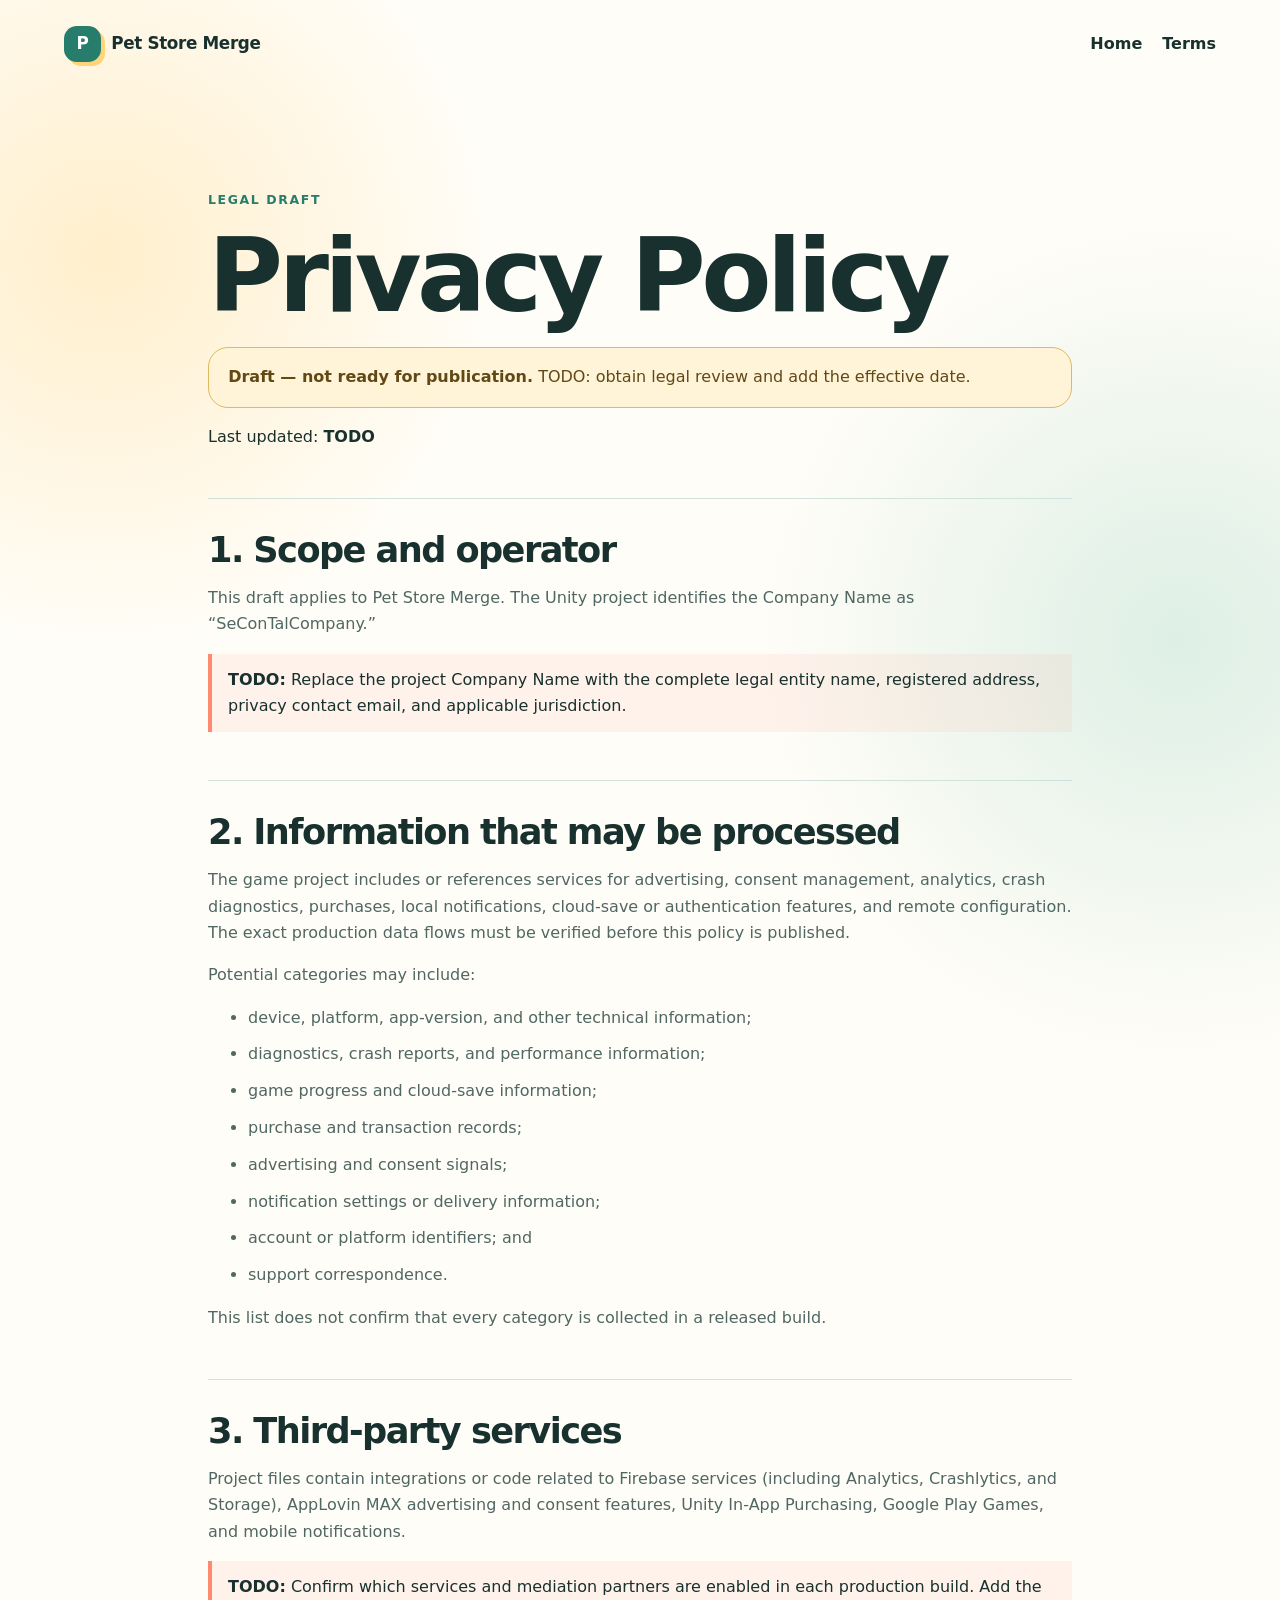
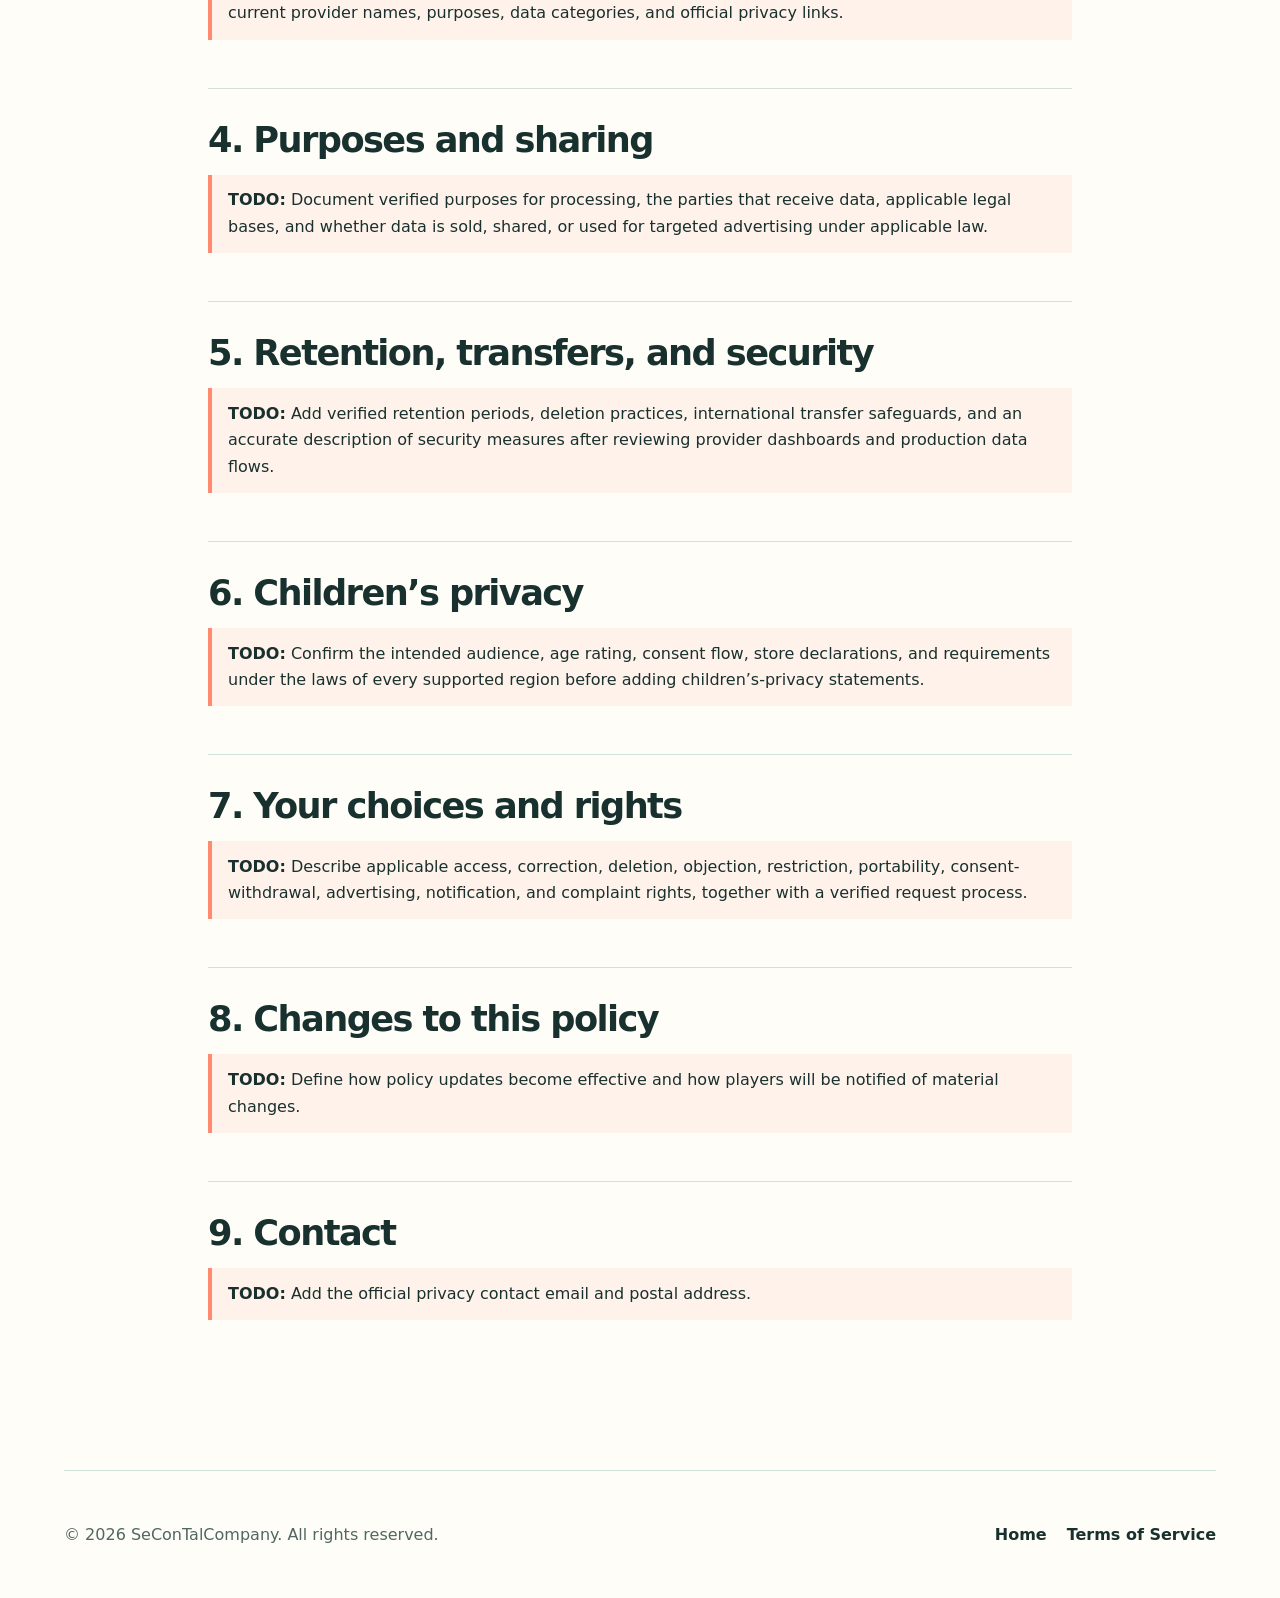
==== privacy/index.html @ 7fa4faff "Initial Pet Store Merge website" ====
<!doctype html>
<html lang="en">
<head>
  <meta charset="utf-8">
  <meta name="viewport" content="width=device-width, initial-scale=1">
  <meta name="description" content="Draft Privacy Policy for Pet Store Merge.">
  <meta name="robots" content="noindex, nofollow">
  <title>Privacy Policy — Pet Store Merge</title>
  <link rel="stylesheet" href="../styles.css">
</head>
<body>
  <a class="skip-link" href="#main-content">Skip to content</a>

  <header class="site-header">
    <a class="brand" href="../" aria-label="Pet Store Merge home">
      <span class="brand-mark" aria-hidden="true">P</span>
      <span>Pet Store Merge</span>
    </a>
    <nav aria-label="Main navigation">
      <a href="../">Home</a>
      <a href="../terms/">Terms</a>
    </nav>
  </header>

  <main class="legal-main" id="main-content">
    <header class="legal-hero">
      <p class="eyebrow">Legal draft</p>
      <h1>Privacy Policy</h1>
      <p class="draft-banner"><strong>Draft — not ready for publication.</strong> TODO: obtain legal review and add the effective date.</p>
      <p>Last updated: <strong>TODO</strong></p>
    </header>

    <div class="legal-content">
      <section aria-labelledby="scope">
        <h2 id="scope">1. Scope and operator</h2>
        <p>This draft applies to Pet Store Merge. The Unity project identifies the Company Name as “SeConTalCompany.”</p>
        <p class="todo-block"><strong>TODO:</strong> Replace the project Company Name with the complete legal entity name, registered address, privacy contact email, and applicable jurisdiction.</p>
      </section>

      <section aria-labelledby="information">
        <h2 id="information">2. Information that may be processed</h2>
        <p>The game project includes or references services for advertising, consent management, analytics, crash diagnostics, purchases, local notifications, cloud-save or authentication features, and remote configuration. The exact production data flows must be verified before this policy is published.</p>
        <p>Potential categories may include:</p>
        <ul>
          <li>device, platform, app-version, and other technical information;</li>
          <li>diagnostics, crash reports, and performance information;</li>
          <li>game progress and cloud-save information;</li>
          <li>purchase and transaction records;</li>
          <li>advertising and consent signals;</li>
          <li>notification settings or delivery information;</li>
          <li>account or platform identifiers; and</li>
          <li>support correspondence.</li>
        </ul>
        <p>This list does not confirm that every category is collected in a released build.</p>
      </section>

      <section aria-labelledby="services">
        <h2 id="services">3. Third-party services</h2>
        <p>Project files contain integrations or code related to Firebase services (including Analytics, Crashlytics, and Storage), AppLovin MAX advertising and consent features, Unity In-App Purchasing, Google Play Games, and mobile notifications.</p>
        <p class="todo-block"><strong>TODO:</strong> Confirm which services and mediation partners are enabled in each production build. Add the current provider names, purposes, data categories, and official privacy links.</p>
      </section>

      <section aria-labelledby="use-sharing">
        <h2 id="use-sharing">4. Purposes and sharing</h2>
        <p class="todo-block"><strong>TODO:</strong> Document verified purposes for processing, the parties that receive data, applicable legal bases, and whether data is sold, shared, or used for targeted advertising under applicable law.</p>
      </section>

      <section aria-labelledby="retention">
        <h2 id="retention">5. Retention, transfers, and security</h2>
        <p class="todo-block"><strong>TODO:</strong> Add verified retention periods, deletion practices, international transfer safeguards, and an accurate description of security measures after reviewing provider dashboards and production data flows.</p>
      </section>

      <section aria-labelledby="children">
        <h2 id="children">6. Children’s privacy</h2>
        <p class="todo-block"><strong>TODO:</strong> Confirm the intended audience, age rating, consent flow, store declarations, and requirements under the laws of every supported region before adding children’s-privacy statements.</p>
      </section>

      <section aria-labelledby="rights">
        <h2 id="rights">7. Your choices and rights</h2>
        <p class="todo-block"><strong>TODO:</strong> Describe applicable access, correction, deletion, objection, restriction, portability, consent-withdrawal, advertising, notification, and complaint rights, together with a verified request process.</p>
      </section>

      <section aria-labelledby="changes">
        <h2 id="changes">8. Changes to this policy</h2>
        <p class="todo-block"><strong>TODO:</strong> Define how policy updates become effective and how players will be notified of material changes.</p>
      </section>

      <section aria-labelledby="contact">
        <h2 id="contact">9. Contact</h2>
        <p class="todo-block"><strong>TODO:</strong> Add the official privacy contact email and postal address.</p>
      </section>
    </div>
  </main>

  <footer class="site-footer">
    <p>© 2026 SeConTalCompany. All rights reserved.</p>
    <nav aria-label="Legal links">
      <a href="../">Home</a>
      <a href="../terms/">Terms of Service</a>
    </nav>
  </footer>
</body>
</html>
---- styles.css ----
:root {
  --ink: #18312e;
  --ink-soft: #506763;
  --paper: #fffdf7;
  --surface: #f1f8ee;
  --mint: #58b99f;
  --mint-dark: #277d6b;
  --sun: #ffd378;
  --coral: #ff8a70;
  --line: #cfe2dc;
  --shadow: 0 1.25rem 3.75rem rgba(39, 94, 81, 0.14);
  --radius-lg: 2rem;
  --radius-md: 1.25rem;
  --page: min(72rem, calc(100% - 2rem));
}

* {
  box-sizing: border-box;
}

html {
  color-scheme: light;
  scroll-behavior: smooth;
}

body {
  margin: 0;
  color: var(--ink);
  background:
    radial-gradient(circle at 8% 8%, rgba(255, 211, 120, 0.34), transparent 24rem),
    radial-gradient(circle at 92% 20%, rgba(88, 185, 159, 0.2), transparent 26rem),
    var(--paper);
  font-family: Inter, ui-rounded, "SF Pro Rounded", "Segoe UI", system-ui, -apple-system, BlinkMacSystemFont, sans-serif;
  line-height: 1.65;
}

a {
  color: var(--mint-dark);
  text-underline-offset: 0.2em;
}

a:hover {
  color: var(--ink);
}

a:focus-visible,
.button:focus-visible {
  outline: 0.2rem solid var(--coral);
  outline-offset: 0.2rem;
}

code {
  overflow-wrap: anywhere;
  color: var(--ink);
  background: rgba(88, 185, 159, 0.12);
  border-radius: 0.35rem;
  padding: 0.08rem 0.3rem;
}

.skip-link {
  position: fixed;
  z-index: 20;
  top: 0.75rem;
  left: 0.75rem;
  transform: translateY(-200%);
  padding: 0.75rem 1rem;
  border-radius: 0.75rem;
  color: #fff;
  background: var(--ink);
}

.skip-link:focus {
  transform: translateY(0);
}

.site-header,
.site-footer,
main,
.legal-main {
  width: var(--page);
  margin-inline: auto;
}

.site-header {
  min-height: 5.5rem;
  display: flex;
  align-items: center;
  justify-content: space-between;
  gap: 1.5rem;
}

.site-header nav,
.site-footer nav {
  display: flex;
  flex-wrap: wrap;
  gap: 0.6rem 1.25rem;
}

.site-header nav a,
.site-footer nav a {
  min-height: 2.75rem;
  display: inline-flex;
  align-items: center;
  color: var(--ink);
  font-weight: 700;
  text-decoration: none;
}

.brand {
  min-height: 2.75rem;
  display: inline-flex;
  align-items: center;
  gap: 0.65rem;
  color: var(--ink);
  font-size: 1.05rem;
  font-weight: 850;
  letter-spacing: -0.02em;
  text-decoration: none;
}

.brand-mark {
  width: 2.3rem;
  height: 2.3rem;
  display: grid;
  place-items: center;
  border-radius: 0.8rem;
  color: #fff;
  background: var(--mint-dark);
  box-shadow: 0.25rem 0.25rem 0 var(--sun);
}

.hero {
  min-height: min(42rem, calc(100vh - 7rem));
  display: grid;
  grid-template-columns: minmax(0, 1.1fr) minmax(18rem, 0.9fr);
  align-items: center;
  gap: clamp(2rem, 6vw, 6rem);
  padding: clamp(3.5rem, 8vw, 7rem) 0;
}

.eyebrow,
.card-label {
  margin: 0 0 0.6rem;
  color: var(--mint-dark);
  font-size: 0.78rem;
  font-weight: 850;
  letter-spacing: 0.13em;
  text-transform: uppercase;
}

h1,
h2,
h3,
p {
  margin-top: 0;
}

h1,
h2,
h3 {
  line-height: 1.08;
  letter-spacing: -0.045em;
}

h1 {
  max-width: 13ch;
  margin-bottom: 1.3rem;
  font-size: clamp(3rem, 8vw, 6.5rem);
}

h2 {
  max-width: 13ch;
  margin-bottom: 1rem;
  font-size: clamp(2.2rem, 5vw, 4rem);
}

h3 {
  margin-bottom: 0.8rem;
  font-size: 1.45rem;
}

.hero-text {
  max-width: 40rem;
  color: var(--ink-soft);
  font-size: clamp(1.1rem, 2vw, 1.3rem);
}

.actions {
  display: flex;
  flex-wrap: wrap;
  gap: 0.75rem;
  margin-top: 1.8rem;
}

.button {
  min-height: 2.75rem;
  display: inline-flex;
  align-items: center;
  justify-content: center;
  border-radius: 999px;
  padding: 0.8rem 1.25rem;
  font-weight: 800;
  text-decoration: none;
}

.button-primary {
  color: #fff;
  background: var(--mint-dark);
  box-shadow: 0 0.6rem 1.5rem rgba(39, 125, 107, 0.22);
}

.button-primary:hover {
  color: #fff;
  background: var(--ink);
}

.button-muted {
  color: var(--ink-soft);
  background: #e8efec;
}

.verification-note,
.todo-note {
  color: var(--ink-soft);
  font-size: 0.9rem;
}

.verification-note {
  max-width: 40rem;
  margin-top: 1rem;
}

.hero-art {
  min-height: 23rem;
  position: relative;
  display: flex;
  align-items: center;
  justify-content: center;
  gap: 0.55rem;
  overflow: hidden;
  border: 1px solid rgba(88, 185, 159, 0.24);
  border-radius: var(--radius-lg);
  background:
    linear-gradient(135deg, rgba(255, 255, 255, 0.75), rgba(241, 248, 238, 0.9)),
    var(--surface);
  box-shadow: var(--shadow);
}

.hero-art::before,
.hero-art::after {
  content: "";
  position: absolute;
  width: 9rem;
  height: 9rem;
  border-radius: 50%;
  opacity: 0.42;
  filter: blur(0.1rem);
}

.hero-art::before {
  top: -3rem;
  left: -2rem;
  background: var(--sun);
}

.hero-art::after {
  right: -2rem;
  bottom: -3rem;
  background: var(--coral);
}

.tile {
  width: clamp(4.2rem, 7vw, 5.4rem);
  aspect-ratio: 1;
  position: relative;
  z-index: 1;
  display: grid;
  place-items: center;
  border: 0.35rem solid rgba(255, 255, 255, 0.85);
  border-radius: 1.4rem;
  color: var(--ink);
  background: var(--sun);
  box-shadow: 0 0.85rem 1.8rem rgba(24, 49, 46, 0.16);
  font-size: 1.5rem;
  font-weight: 900;
}

.tile-two {
  background: var(--coral);
}

.tile-result {
  width: clamp(5rem, 9vw, 6.8rem);
  background: var(--mint);
  transform: rotate(4deg);
}

.merge-symbol,
.merge-arrow {
  position: relative;
  z-index: 1;
  color: var(--mint-dark);
  font-size: 1.4rem;
  font-weight: 900;
}

.section {
  display: grid;
  grid-template-columns: minmax(0, 0.75fr) minmax(0, 1.25fr);
  gap: clamp(2rem, 8vw, 8rem);
  padding: clamp(4.5rem, 10vw, 8rem) 0;
  border-top: 1px solid var(--line);
}

.section-copy {
  max-width: 42rem;
  color: var(--ink-soft);
  font-size: 1.1rem;
}

.platform-grid {
  display: grid;
  grid-template-columns: repeat(2, minmax(0, 1fr));
  gap: 1rem;
}

.card {
  min-height: 18rem;
  display: flex;
  flex-direction: column;
  align-items: flex-start;
  border: 1px solid var(--line);
  border-radius: var(--radius-md);
  padding: clamp(1.35rem, 4vw, 2rem);
  background: rgba(255, 255, 255, 0.72);
  box-shadow: 0 0.8rem 2.5rem rgba(39, 94, 81, 0.08);
}

.card p:not(.card-label) {
  color: var(--ink-soft);
}

.card .text-link {
  margin-top: auto;
  font-weight: 800;
}

.site-footer {
  min-height: 8rem;
  display: flex;
  align-items: center;
  justify-content: space-between;
  gap: 1.5rem;
  border-top: 1px solid var(--line);
  color: var(--ink-soft);
}

.site-footer p {
  margin: 0;
}

.legal-main {
  max-width: 54rem;
  padding: clamp(3rem, 8vw, 7rem) 0;
}

.legal-hero {
  margin-bottom: 3rem;
}

.legal-hero h1 {
  max-width: none;
  margin-bottom: 1rem;
}

.draft-banner {
  border: 1px solid #e1b95f;
  border-radius: var(--radius-md);
  padding: 1rem 1.2rem;
  color: #624815;
  background: #fff4d7;
}

.legal-content {
  color: var(--ink-soft);
}

.legal-content section {
  padding: 2rem 0;
  border-top: 1px solid var(--line);
}

.legal-content h2 {
  max-width: none;
  margin-bottom: 1rem;
  color: var(--ink);
  font-size: clamp(1.55rem, 4vw, 2.2rem);
}

.legal-content li + li {
  margin-top: 0.65rem;
}

.todo-block {
  border-left: 0.3rem solid var(--coral);
  padding: 0.8rem 1rem;
  color: var(--ink);
  background: rgba(255, 138, 112, 0.09);
}

@media (max-width: 52rem) {
  .site-header {
    align-items: flex-start;
    flex-direction: column;
    padding: 1rem 0;
  }

  .hero,
  .section {
    grid-template-columns: 1fr;
  }

  .hero {
    min-height: auto;
  }

  .hero-art {
    min-height: 19rem;
  }

  .section {
    gap: 1.25rem;
  }

  .platform-grid {
    grid-template-columns: 1fr;
  }
}

@media (max-width: 34rem) {
  :root {
    --page: min(100% - 1.2rem, 72rem);
  }

  h1 {
    font-size: clamp(2.7rem, 15vw, 4rem);
  }

  .hero-art {
    min-height: 16rem;
    gap: 0.25rem;
  }

  .merge-symbol,
  .merge-arrow {
    font-size: 1rem;
  }

  .site-footer {
    align-items: flex-start;
    flex-direction: column;
    justify-content: center;
    padding: 2rem 0;
  }
}

@media (prefers-reduced-motion: reduce) {
  html {
    scroll-behavior: auto;
  }

  *,
  *::before,
  *::after {
    animation-duration: 0.01ms !important;
    animation-iteration-count: 1 !important;
    transition-duration: 0.01ms !important;
  }
}
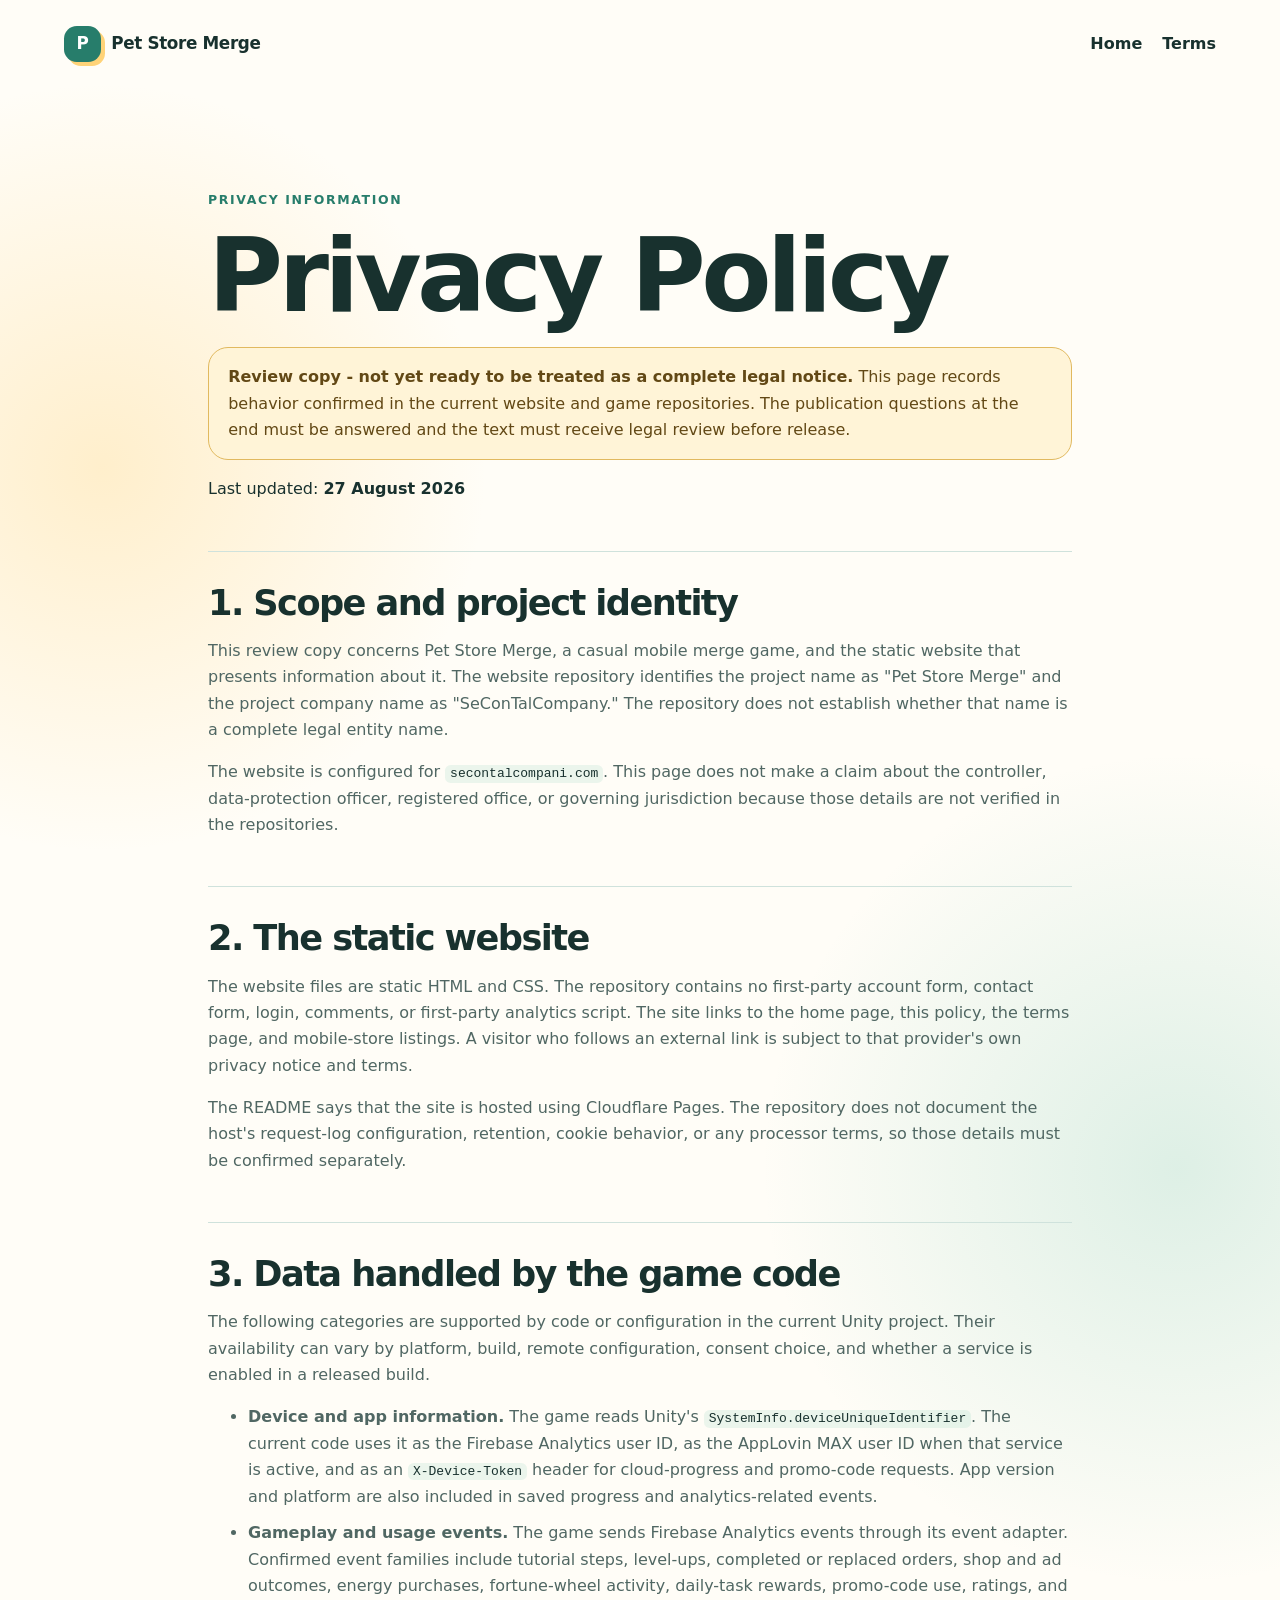
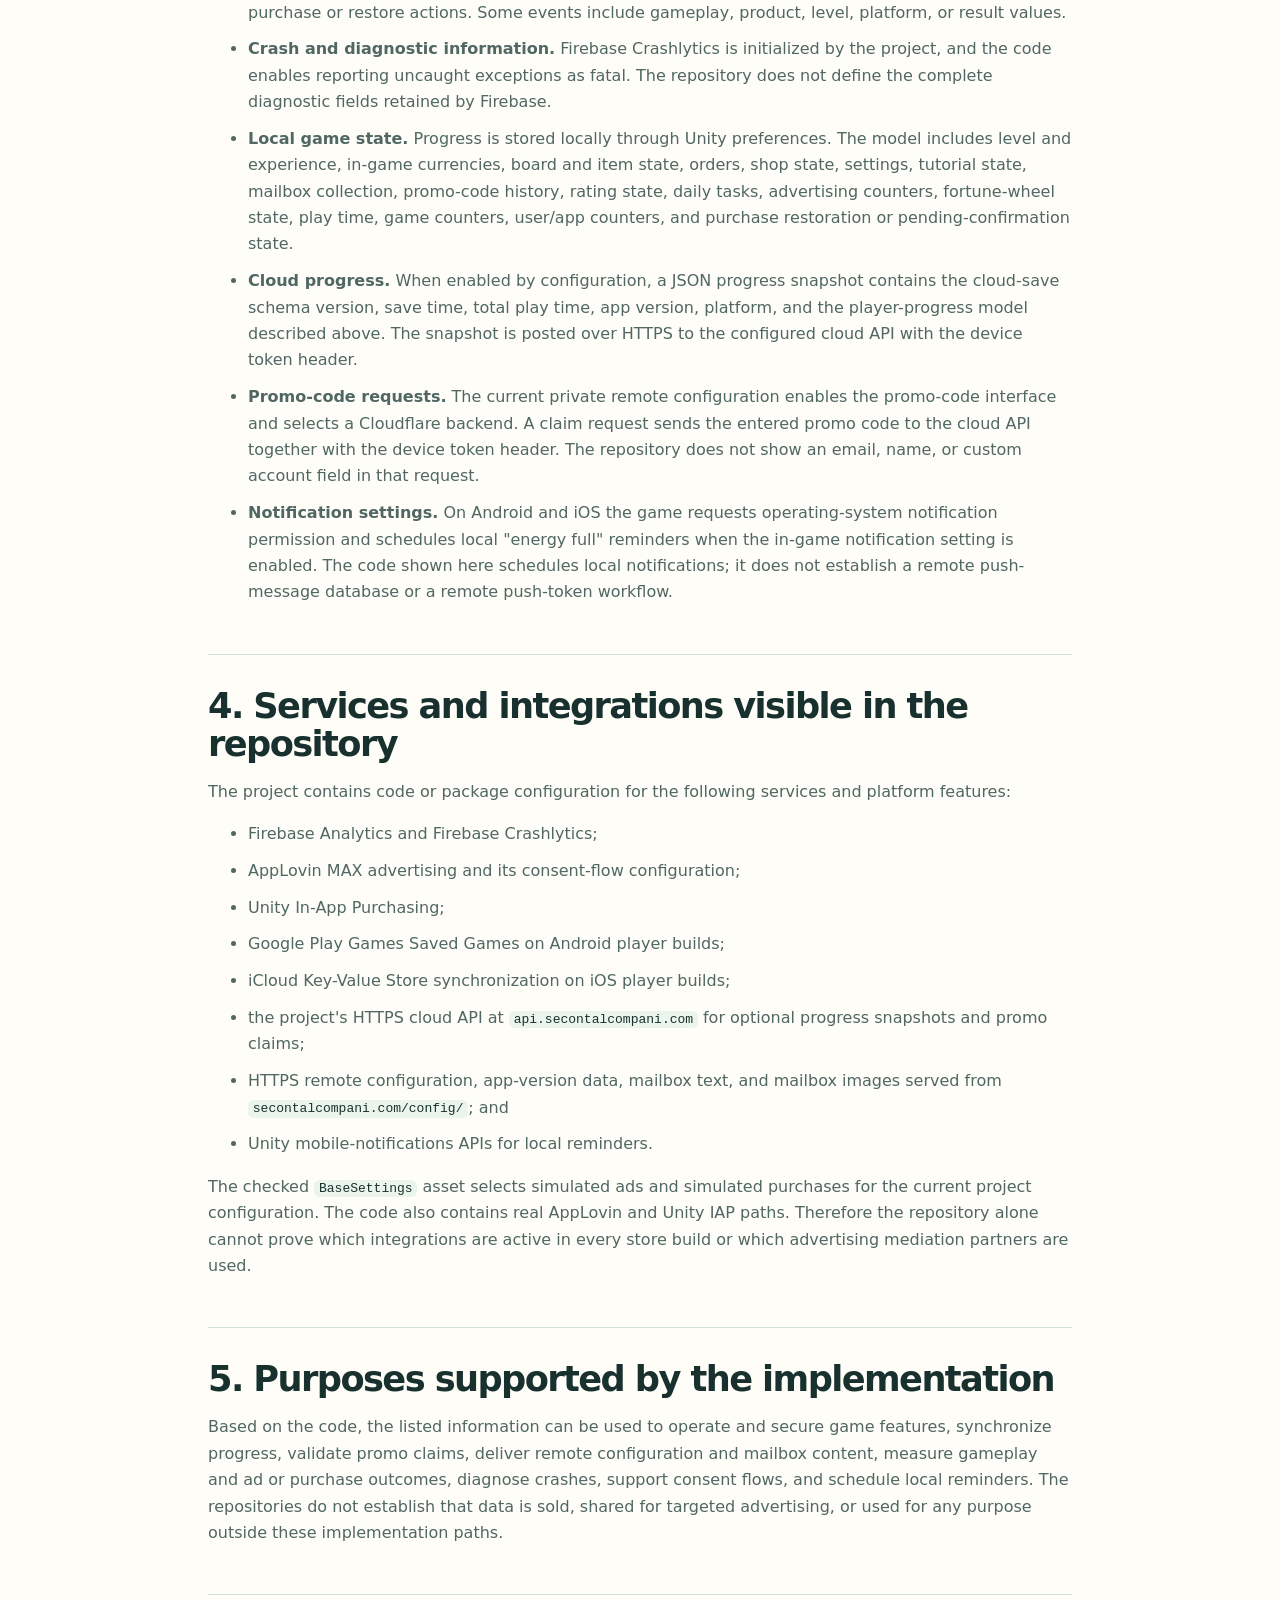
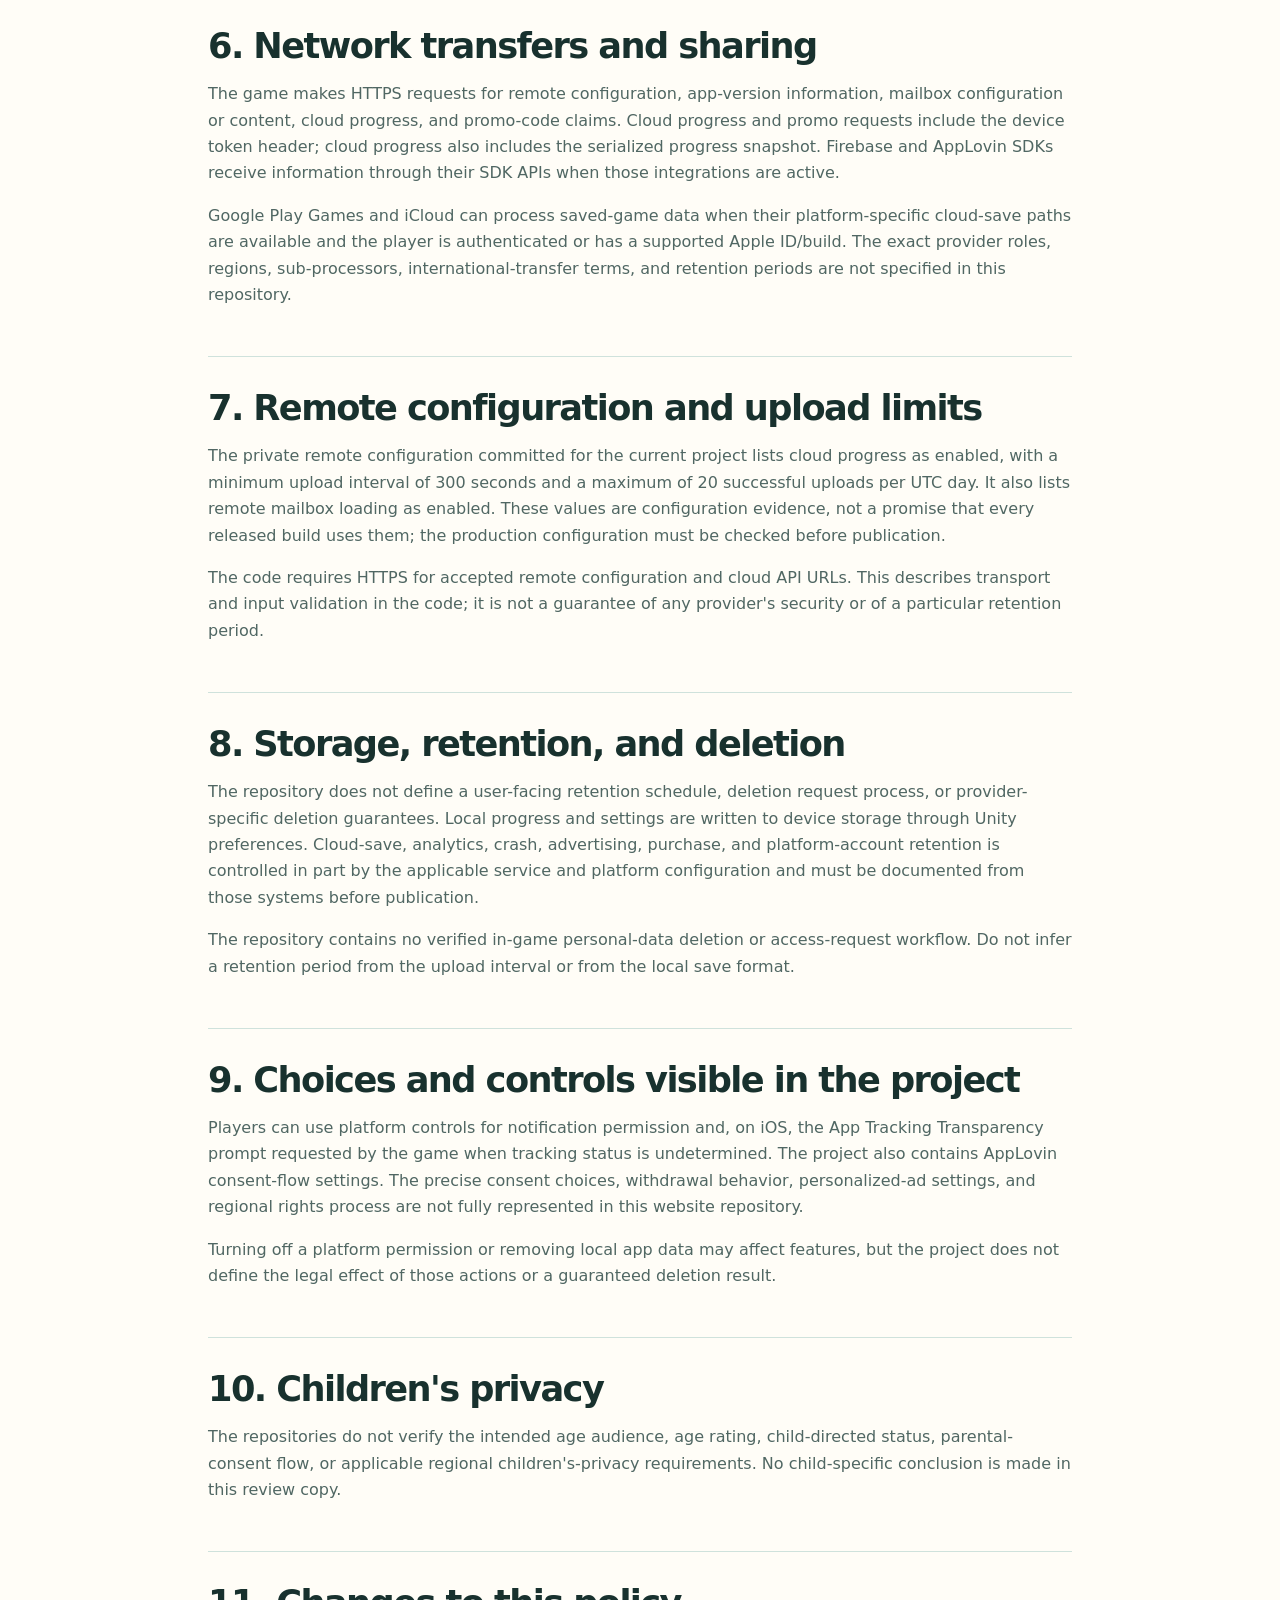
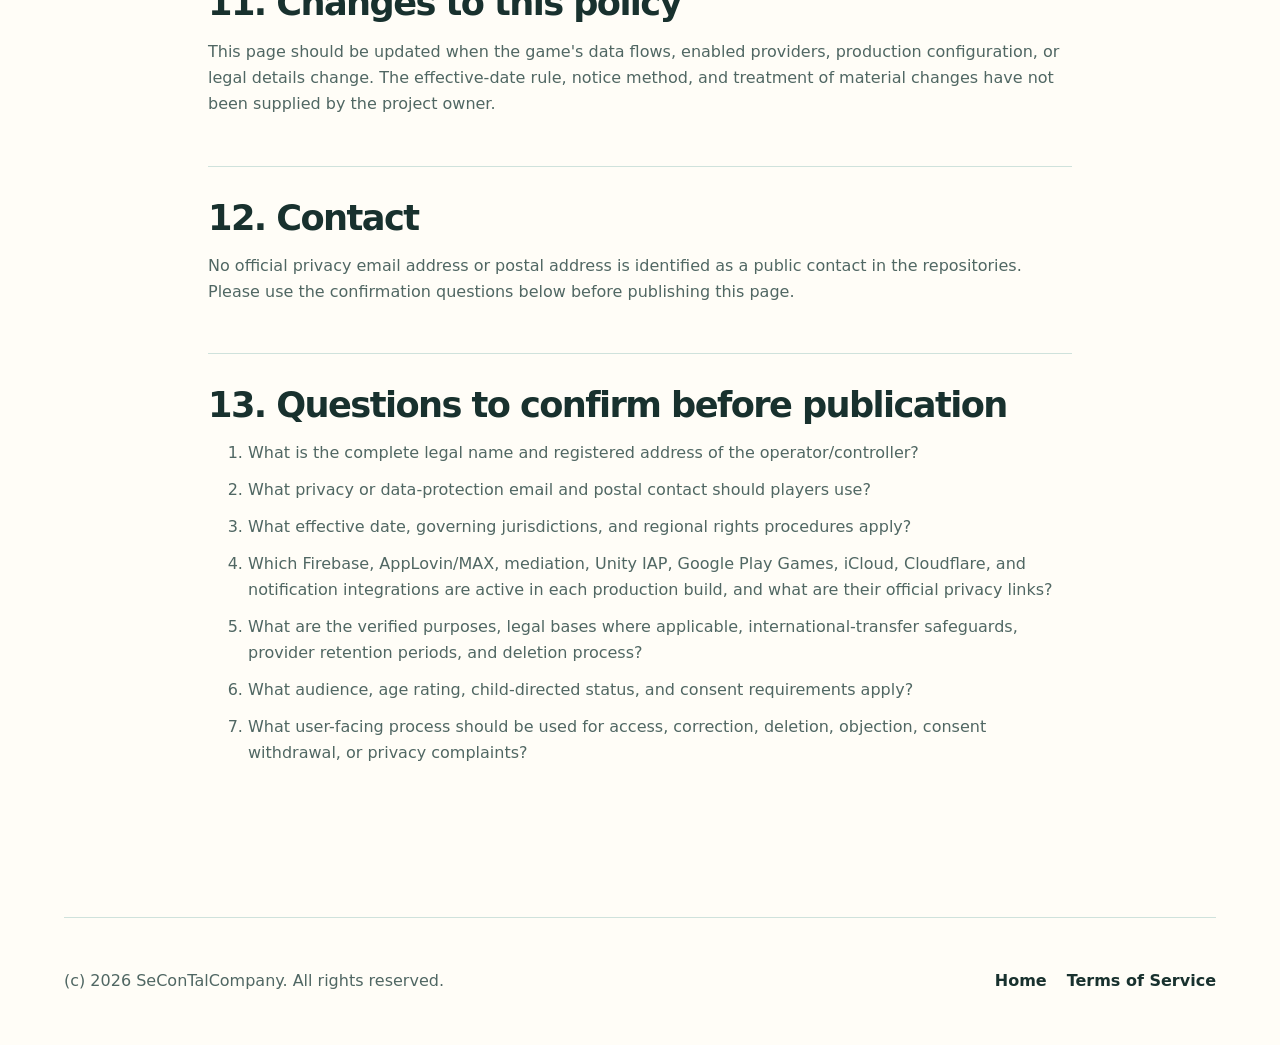
==== commit 89636017: "up terms" ====
--- a/privacy/index.html
+++ b/privacy/index.html
@@ -3,9 +3,9 @@
 <head>
   <meta charset="utf-8">
   <meta name="viewport" content="width=device-width, initial-scale=1">
-  <meta name="description" content="Draft Privacy Policy for Pet Store Merge.">
+  <meta name="description" content="Privacy information for Pet Store Merge.">
   <meta name="robots" content="noindex, nofollow">
-  <title>Privacy Policy — Pet Store Merge</title>
+  <title>Privacy Policy - Pet Store Merge</title>
   <link rel="stylesheet" href="../styles.css">
 </head>
 <body>
@@ -24,76 +24,116 @@
 
   <main class="legal-main" id="main-content">
     <header class="legal-hero">
-      <p class="eyebrow">Legal draft</p>
+      <p class="eyebrow">Privacy information</p>
       <h1>Privacy Policy</h1>
-      <p class="draft-banner"><strong>Draft — not ready for publication.</strong> TODO: obtain legal review and add the effective date.</p>
-      <p>Last updated: <strong>TODO</strong></p>
+      <p class="draft-banner"><strong>Review copy - not yet ready to be treated as a complete legal notice.</strong> This page records behavior confirmed in the current website and game repositories. The publication questions at the end must be answered and the text must receive legal review before release.</p>
+      <p>Last updated: <strong>27 August 2026</strong></p>
     </header>
 
     <div class="legal-content">
       <section aria-labelledby="scope">
-        <h2 id="scope">1. Scope and operator</h2>
-        <p>This draft applies to Pet Store Merge. The Unity project identifies the Company Name as “SeConTalCompany.”</p>
-        <p class="todo-block"><strong>TODO:</strong> Replace the project Company Name with the complete legal entity name, registered address, privacy contact email, and applicable jurisdiction.</p>
+        <h2 id="scope">1. Scope and project identity</h2>
+        <p>This review copy concerns Pet Store Merge, a casual mobile merge game, and the static website that presents information about it. The website repository identifies the project name as "Pet Store Merge" and the project company name as "SeConTalCompany." The repository does not establish whether that name is a complete legal entity name.</p>
+        <p>The website is configured for <code>secontalcompani.com</code>. This page does not make a claim about the controller, data-protection officer, registered office, or governing jurisdiction because those details are not verified in the repositories.</p>
       </section>
 
-      <section aria-labelledby="information">
-        <h2 id="information">2. Information that may be processed</h2>
-        <p>The game project includes or references services for advertising, consent management, analytics, crash diagnostics, purchases, local notifications, cloud-save or authentication features, and remote configuration. The exact production data flows must be verified before this policy is published.</p>
-        <p>Potential categories may include:</p>
+      <section aria-labelledby="website">
+        <h2 id="website">2. The static website</h2>
+        <p>The website files are static HTML and CSS. The repository contains no first-party account form, contact form, login, comments, or first-party analytics script. The site links to the home page, this policy, the terms page, and mobile-store listings. A visitor who follows an external link is subject to that provider's own privacy notice and terms.</p>
+        <p>The README says that the site is hosted using Cloudflare Pages. The repository does not document the host's request-log configuration, retention, cookie behavior, or any processor terms, so those details must be confirmed separately.</p>
+      </section>
+
+      <section aria-labelledby="game-data">
+        <h2 id="game-data">3. Data handled by the game code</h2>
+        <p>The following categories are supported by code or configuration in the current Unity project. Their availability can vary by platform, build, remote configuration, consent choice, and whether a service is enabled in a released build.</p>
         <ul>
-          <li>device, platform, app-version, and other technical information;</li>
-          <li>diagnostics, crash reports, and performance information;</li>
-          <li>game progress and cloud-save information;</li>
-          <li>purchase and transaction records;</li>
-          <li>advertising and consent signals;</li>
-          <li>notification settings or delivery information;</li>
-          <li>account or platform identifiers; and</li>
-          <li>support correspondence.</li>
+          <li><strong>Device and app information.</strong> The game reads Unity's <code>SystemInfo.deviceUniqueIdentifier</code>. The current code uses it as the Firebase Analytics user ID, as the AppLovin MAX user ID when that service is active, and as an <code>X-Device-Token</code> header for cloud-progress and promo-code requests. App version and platform are also included in saved progress and analytics-related events.</li>
+          <li><strong>Gameplay and usage events.</strong> The game sends Firebase Analytics events through its event adapter. Confirmed event families include tutorial steps, level-ups, completed or replaced orders, shop and ad outcomes, energy purchases, fortune-wheel activity, daily-task rewards, promo-code use, ratings, and purchase or restore actions. Some events include gameplay, product, level, platform, or result values.</li>
+          <li><strong>Crash and diagnostic information.</strong> Firebase Crashlytics is initialized by the project, and the code enables reporting uncaught exceptions as fatal. The repository does not define the complete diagnostic fields retained by Firebase.</li>
+          <li><strong>Local game state.</strong> Progress is stored locally through Unity preferences. The model includes level and experience, in-game currencies, board and item state, orders, shop state, settings, tutorial state, mailbox collection, promo-code history, rating state, daily tasks, advertising counters, fortune-wheel state, play time, game counters, user/app counters, and purchase restoration or pending-confirmation state.</li>
+          <li><strong>Cloud progress.</strong> When enabled by configuration, a JSON progress snapshot contains the cloud-save schema version, save time, total play time, app version, platform, and the player-progress model described above. The snapshot is posted over HTTPS to the configured cloud API with the device token header.</li>
+          <li><strong>Promo-code requests.</strong> The current private remote configuration enables the promo-code interface and selects a Cloudflare backend. A claim request sends the entered promo code to the cloud API together with the device token header. The repository does not show an email, name, or custom account field in that request.</li>
+          <li><strong>Notification settings.</strong> On Android and iOS the game requests operating-system notification permission and schedules local "energy full" reminders when the in-game notification setting is enabled. The code shown here schedules local notifications; it does not establish a remote push-message database or a remote push-token workflow.</li>
         </ul>
-        <p>This list does not confirm that every category is collected in a released build.</p>
       </section>
 
       <section aria-labelledby="services">
-        <h2 id="services">3. Third-party services</h2>
-        <p>Project files contain integrations or code related to Firebase services (including Analytics, Crashlytics, and Storage), AppLovin MAX advertising and consent features, Unity In-App Purchasing, Google Play Games, and mobile notifications.</p>
-        <p class="todo-block"><strong>TODO:</strong> Confirm which services and mediation partners are enabled in each production build. Add the current provider names, purposes, data categories, and official privacy links.</p>
+        <h2 id="services">4. Services and integrations visible in the repository</h2>
+        <p>The project contains code or package configuration for the following services and platform features:</p>
+        <ul>
+          <li>Firebase Analytics and Firebase Crashlytics;</li>
+          <li>AppLovin MAX advertising and its consent-flow configuration;</li>
+          <li>Unity In-App Purchasing;</li>
+          <li>Google Play Games Saved Games on Android player builds;</li>
+          <li>iCloud Key-Value Store synchronization on iOS player builds;</li>
+          <li>the project's HTTPS cloud API at <code>api.secontalcompani.com</code> for optional progress snapshots and promo claims;</li>
+          <li>HTTPS remote configuration, app-version data, mailbox text, and mailbox images served from <code>secontalcompani.com/config/</code>; and</li>
+          <li>Unity mobile-notifications APIs for local reminders.</li>
+        </ul>
+        <p>The checked <code>BaseSettings</code> asset selects simulated ads and simulated purchases for the current project configuration. The code also contains real AppLovin and Unity IAP paths. Therefore the repository alone cannot prove which integrations are active in every store build or which advertising mediation partners are used.</p>
       </section>
 
-      <section aria-labelledby="use-sharing">
-        <h2 id="use-sharing">4. Purposes and sharing</h2>
-        <p class="todo-block"><strong>TODO:</strong> Document verified purposes for processing, the parties that receive data, applicable legal bases, and whether data is sold, shared, or used for targeted advertising under applicable law.</p>
+      <section aria-labelledby="purposes">
+        <h2 id="purposes">5. Purposes supported by the implementation</h2>
+        <p>Based on the code, the listed information can be used to operate and secure game features, synchronize progress, validate promo claims, deliver remote configuration and mailbox content, measure gameplay and ad or purchase outcomes, diagnose crashes, support consent flows, and schedule local reminders. The repositories do not establish that data is sold, shared for targeted advertising, or used for any purpose outside these implementation paths.</p>
+      </section>
+
+      <section aria-labelledby="sharing">
+        <h2 id="sharing">6. Network transfers and sharing</h2>
+        <p>The game makes HTTPS requests for remote configuration, app-version information, mailbox configuration or content, cloud progress, and promo-code claims. Cloud progress and promo requests include the device token header; cloud progress also includes the serialized progress snapshot. Firebase and AppLovin SDKs receive information through their SDK APIs when those integrations are active.</p>
+        <p>Google Play Games and iCloud can process saved-game data when their platform-specific cloud-save paths are available and the player is authenticated or has a supported Apple ID/build. The exact provider roles, regions, sub-processors, international-transfer terms, and retention periods are not specified in this repository.</p>
+      </section>
+
+      <section aria-labelledby="configuration">
+        <h2 id="configuration">7. Remote configuration and upload limits</h2>
+        <p>The private remote configuration committed for the current project lists cloud progress as enabled, with a minimum upload interval of 300 seconds and a maximum of 20 successful uploads per UTC day. It also lists remote mailbox loading as enabled. These values are configuration evidence, not a promise that every released build uses them; the production configuration must be checked before publication.</p>
+        <p>The code requires HTTPS for accepted remote configuration and cloud API URLs. This describes transport and input validation in the code; it is not a guarantee of any provider's security or of a particular retention period.</p>
       </section>
 
       <section aria-labelledby="retention">
-        <h2 id="retention">5. Retention, transfers, and security</h2>
-        <p class="todo-block"><strong>TODO:</strong> Add verified retention periods, deletion practices, international transfer safeguards, and an accurate description of security measures after reviewing provider dashboards and production data flows.</p>
+        <h2 id="retention">8. Storage, retention, and deletion</h2>
+        <p>The repository does not define a user-facing retention schedule, deletion request process, or provider-specific deletion guarantees. Local progress and settings are written to device storage through Unity preferences. Cloud-save, analytics, crash, advertising, purchase, and platform-account retention is controlled in part by the applicable service and platform configuration and must be documented from those systems before publication.</p>
+        <p>The repository contains no verified in-game personal-data deletion or access-request workflow. Do not infer a retention period from the upload interval or from the local save format.</p>
+      </section>
+
+      <section aria-labelledby="choices">
+        <h2 id="choices">9. Choices and controls visible in the project</h2>
+        <p>Players can use platform controls for notification permission and, on iOS, the App Tracking Transparency prompt requested by the game when tracking status is undetermined. The project also contains AppLovin consent-flow settings. The precise consent choices, withdrawal behavior, personalized-ad settings, and regional rights process are not fully represented in this website repository.</p>
+        <p>Turning off a platform permission or removing local app data may affect features, but the project does not define the legal effect of those actions or a guaranteed deletion result.</p>
       </section>
 
       <section aria-labelledby="children">
-        <h2 id="children">6. Children’s privacy</h2>
-        <p class="todo-block"><strong>TODO:</strong> Confirm the intended audience, age rating, consent flow, store declarations, and requirements under the laws of every supported region before adding children’s-privacy statements.</p>
-      </section>
-
-      <section aria-labelledby="rights">
-        <h2 id="rights">7. Your choices and rights</h2>
-        <p class="todo-block"><strong>TODO:</strong> Describe applicable access, correction, deletion, objection, restriction, portability, consent-withdrawal, advertising, notification, and complaint rights, together with a verified request process.</p>
+        <h2 id="children">10. Children's privacy</h2>
+        <p>The repositories do not verify the intended age audience, age rating, child-directed status, parental-consent flow, or applicable regional children's-privacy requirements. No child-specific conclusion is made in this review copy.</p>
       </section>
 
       <section aria-labelledby="changes">
-        <h2 id="changes">8. Changes to this policy</h2>
-        <p class="todo-block"><strong>TODO:</strong> Define how policy updates become effective and how players will be notified of material changes.</p>
+        <h2 id="changes">11. Changes to this policy</h2>
+        <p>This page should be updated when the game's data flows, enabled providers, production configuration, or legal details change. The effective-date rule, notice method, and treatment of material changes have not been supplied by the project owner.</p>
       </section>
 
       <section aria-labelledby="contact">
-        <h2 id="contact">9. Contact</h2>
-        <p class="todo-block"><strong>TODO:</strong> Add the official privacy contact email and postal address.</p>
+        <h2 id="contact">12. Contact</h2>
+        <p>No official privacy email address or postal address is identified as a public contact in the repositories. Please use the confirmation questions below before publishing this page.</p>
+      </section>
+
+      <section aria-labelledby="questions">
+        <h2 id="questions">13. Questions to confirm before publication</h2>
+        <ol>
+          <li>What is the complete legal name and registered address of the operator/controller?</li>
+          <li>What privacy or data-protection email and postal contact should players use?</li>
+          <li>What effective date, governing jurisdictions, and regional rights procedures apply?</li>
+          <li>Which Firebase, AppLovin/MAX, mediation, Unity IAP, Google Play Games, iCloud, Cloudflare, and notification integrations are active in each production build, and what are their official privacy links?</li>
+          <li>What are the verified purposes, legal bases where applicable, international-transfer safeguards, provider retention periods, and deletion process?</li>
+          <li>What audience, age rating, child-directed status, and consent requirements apply?</li>
+          <li>What user-facing process should be used for access, correction, deletion, objection, consent withdrawal, or privacy complaints?</li>
+        </ol>
       </section>
     </div>
   </main>
 
   <footer class="site-footer">
-    <p>© 2026 SeConTalCompany. All rights reserved.</p>
+    <p>(c) 2026 SeConTalCompany. All rights reserved.</p>
     <nav aria-label="Legal links">
       <a href="../">Home</a>
       <a href="../terms/">Terms of Service</a>
